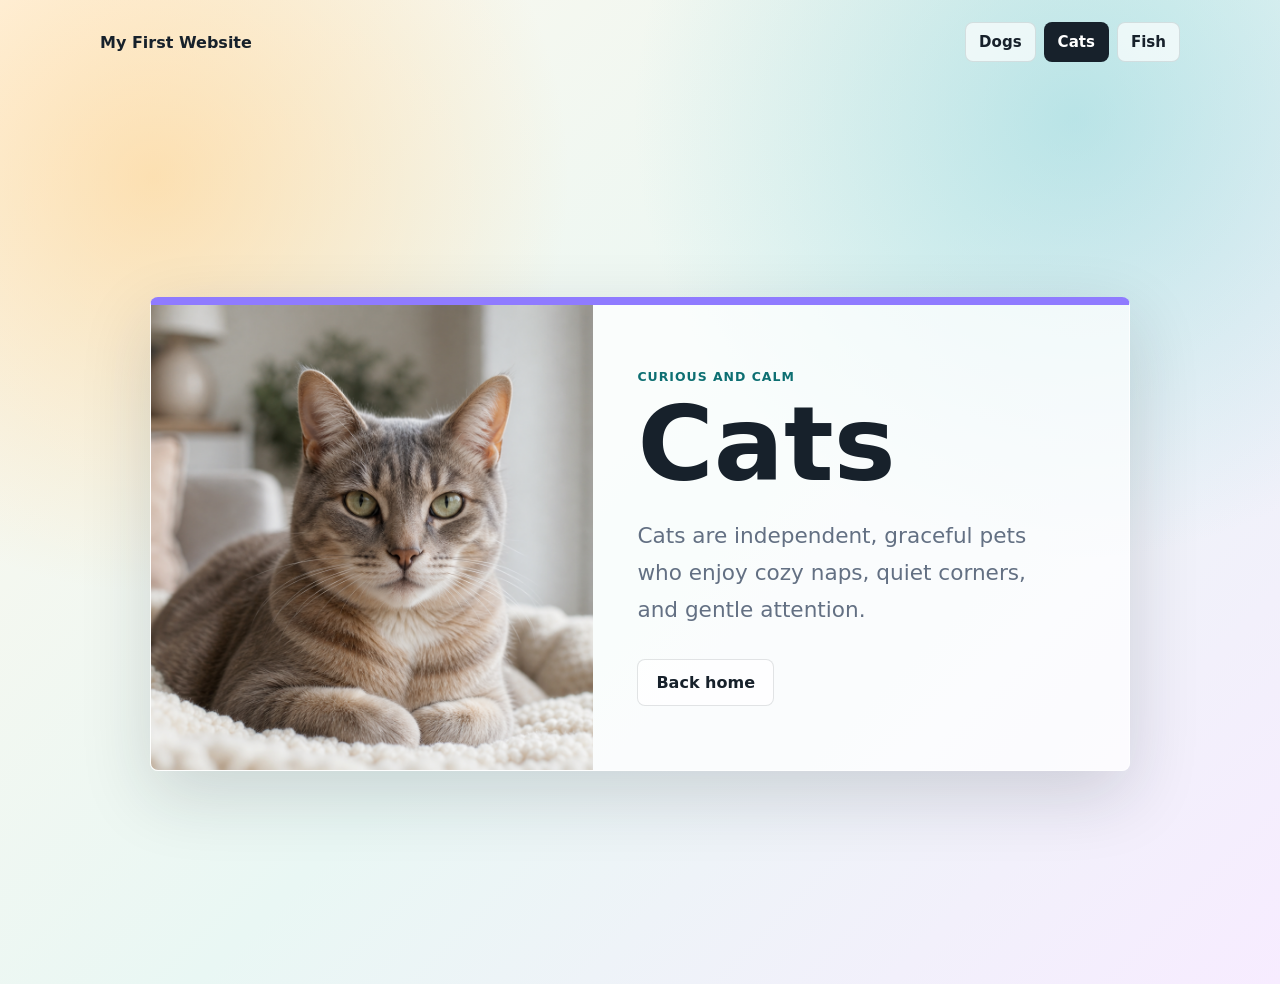
==== cats.html @ d8082d19 "Add files via upload" ====
<!doctype html>
<html lang="en">
  <head>
    <meta charset="utf-8">
    <meta name="viewport" content="width=device-width, initial-scale=1">
    <title>Cats | My First Website</title>
    <link rel="stylesheet" href="styles.css">
  </head>
  <body>
    <header class="topbar">
      <a class="brand" href="index.html">My First Website</a>
      <nav class="nav-links" aria-label="Pages">
        <a href="dogs.html">Dogs</a>
        <a href="cats.html" aria-current="page">Cats</a>
        <a href="fish.html">Fish</a>
      </nav>
    </header>

    <main class="page-shell">
      <section class="animal-panel cats-panel">
        <img class="animal-photo" src="assets/cat.png" alt="A calm cat sitting near a bright window">
        <div class="animal-copy">
          <p class="eyebrow">Curious and calm</p>
          <h1>Cats</h1>
          <p>Cats are independent, graceful pets who enjoy cozy naps, quiet corners, and gentle attention.</p>
          <a class="back-link" href="index.html">Back home</a>
        </div>
      </section>
    </main>
  </body>
</html>
---- styles.css ----
:root {
  color-scheme: light;
  --ink: #17212b;
  --muted: #637083;
  --paper: #fffdf9;
  --line: rgba(23, 33, 43, 0.12);
  --shadow: 0 24px 70px rgba(23, 33, 43, 0.16);
}

* {
  box-sizing: border-box;
}

body {
  min-height: 100vh;
  margin: 0;
  font-family: Inter, ui-sans-serif, system-ui, -apple-system, BlinkMacSystemFont, "Segoe UI", sans-serif;
  color: var(--ink);
  background:
    radial-gradient(circle at 12% 18%, rgba(255, 204, 128, 0.55), transparent 30%),
    radial-gradient(circle at 84% 12%, rgba(119, 201, 212, 0.42), transparent 32%),
    linear-gradient(135deg, #fff8ec 0%, #e9f7f4 52%, #f7ecff 100%);
}

a {
  color: inherit;
}

.home-shell,
.page-shell {
  width: min(1080px, calc(100% - 32px));
  min-height: 100vh;
  margin: 0 auto;
  display: grid;
  place-items: center;
  padding: 48px 0;
}

.hero {
  width: 100%;
  text-align: center;
}

.eyebrow {
  margin: 0 0 10px;
  color: #0d6f72;
  font-size: 0.78rem;
  font-weight: 800;
  letter-spacing: 0.08em;
  text-transform: uppercase;
}

h1 {
  margin: 0;
  font-size: clamp(2.5rem, 8vw, 5.8rem);
  line-height: 0.98;
}

.intro {
  margin: 18px auto 34px;
  max-width: 520px;
  color: var(--muted);
  font-size: 1.18rem;
}

.button-grid {
  display: grid;
  grid-template-columns: repeat(3, minmax(0, 1fr));
  gap: 18px;
}

.tile {
  min-height: 240px;
  padding: 28px;
  border: 1px solid rgba(255, 255, 255, 0.74);
  border-radius: 8px;
  display: grid;
  align-content: end;
  justify-items: start;
  overflow: hidden;
  position: relative;
  text-align: left;
  text-decoration: none;
  box-shadow: var(--shadow);
  transition: transform 180ms ease, box-shadow 180ms ease;
}

.tile::before {
  content: "";
  position: absolute;
  inset: 0;
  z-index: 1;
  background: linear-gradient(180deg, rgba(23, 33, 43, 0.08), rgba(23, 33, 43, 0.72));
}

.tile:hover,
.tile:focus-visible {
  transform: translateY(-5px);
  box-shadow: 0 30px 80px rgba(23, 33, 43, 0.22);
}

.tile:focus-visible,
.back-link:focus-visible,
.nav-links a:focus-visible,
.brand:focus-visible {
  outline: 3px solid rgba(13, 111, 114, 0.45);
  outline-offset: 4px;
}

.tile-photo,
.tile-title {
  position: relative;
  z-index: 2;
}

.tile-photo {
  position: absolute;
  inset: 0;
  width: 100%;
  height: 100%;
  object-fit: cover;
  transition: transform 220ms ease;
}

.tile:hover .tile-photo,
.tile:focus-visible .tile-photo {
  transform: scale(1.06);
}

.tile-title {
  color: white;
  font-size: 2.25rem;
  font-weight: 900;
  text-shadow: 0 2px 20px rgba(0, 0, 0, 0.36);
}

.topbar {
  width: min(1080px, calc(100% - 32px));
  margin: 0 auto;
  padding: 22px 0;
  display: flex;
  align-items: center;
  justify-content: space-between;
  gap: 16px;
}

.brand {
  font-weight: 900;
  text-decoration: none;
}

.nav-links {
  display: flex;
  gap: 8px;
  flex-wrap: wrap;
  justify-content: flex-end;
}

.nav-links a,
.back-link {
  border: 1px solid var(--line);
  border-radius: 8px;
  background: rgba(255, 255, 255, 0.68);
  color: var(--ink);
  font-weight: 800;
  text-decoration: none;
}

.nav-links a {
  padding: 10px 13px;
  font-size: 0.94rem;
}

.nav-links a[aria-current="page"] {
  background: var(--ink);
  color: white;
}

.animal-panel {
  width: min(980px, 100%);
  border: 1px solid rgba(255, 255, 255, 0.75);
  border-radius: 8px;
  background: rgba(255, 255, 255, 0.72);
  box-shadow: var(--shadow);
  display: grid;
  grid-template-columns: minmax(280px, 0.9fr) 1fr;
  gap: clamp(24px, 4vw, 44px);
  overflow: hidden;
}

.animal-panel h1 {
  font-size: clamp(3rem, 11vw, 6.5rem);
}

.animal-panel p:not(.eyebrow) {
  margin: 22px 0 30px;
  max-width: 560px;
  color: var(--muted);
  font-size: clamp(1.05rem, 2.6vw, 1.35rem);
  line-height: 1.7;
}

.back-link {
  display: inline-flex;
  padding: 13px 18px;
}

.animal-photo {
  width: 100%;
  height: 100%;
  min-height: 420px;
  object-fit: cover;
}

.animal-copy {
  padding: clamp(30px, 6vw, 64px) clamp(28px, 5vw, 58px) clamp(34px, 6vw, 64px) 0;
  align-self: center;
}

.dogs-panel {
  border-top: 8px solid #f96f5d;
}

.cats-panel {
  border-top: 8px solid #8f7bff;
}

.fish-panel {
  border-top: 8px solid #45c5d1;
}

@media (max-width: 760px) {
  .home-shell,
  .page-shell {
    width: min(100% - 24px, 560px);
    padding: 28px 0;
  }

  .button-grid {
    grid-template-columns: 1fr;
  }

  .tile {
    min-height: 150px;
  }

  .topbar {
    width: min(100% - 24px, 560px);
    align-items: flex-start;
    flex-direction: column;
  }

  .nav-links {
    justify-content: flex-start;
  }

  .animal-panel {
    grid-template-columns: 1fr;
  }

  .animal-photo {
    min-height: 240px;
    aspect-ratio: 16 / 10;
  }

  .animal-copy {
    padding: 0 24px 30px;
  }
}
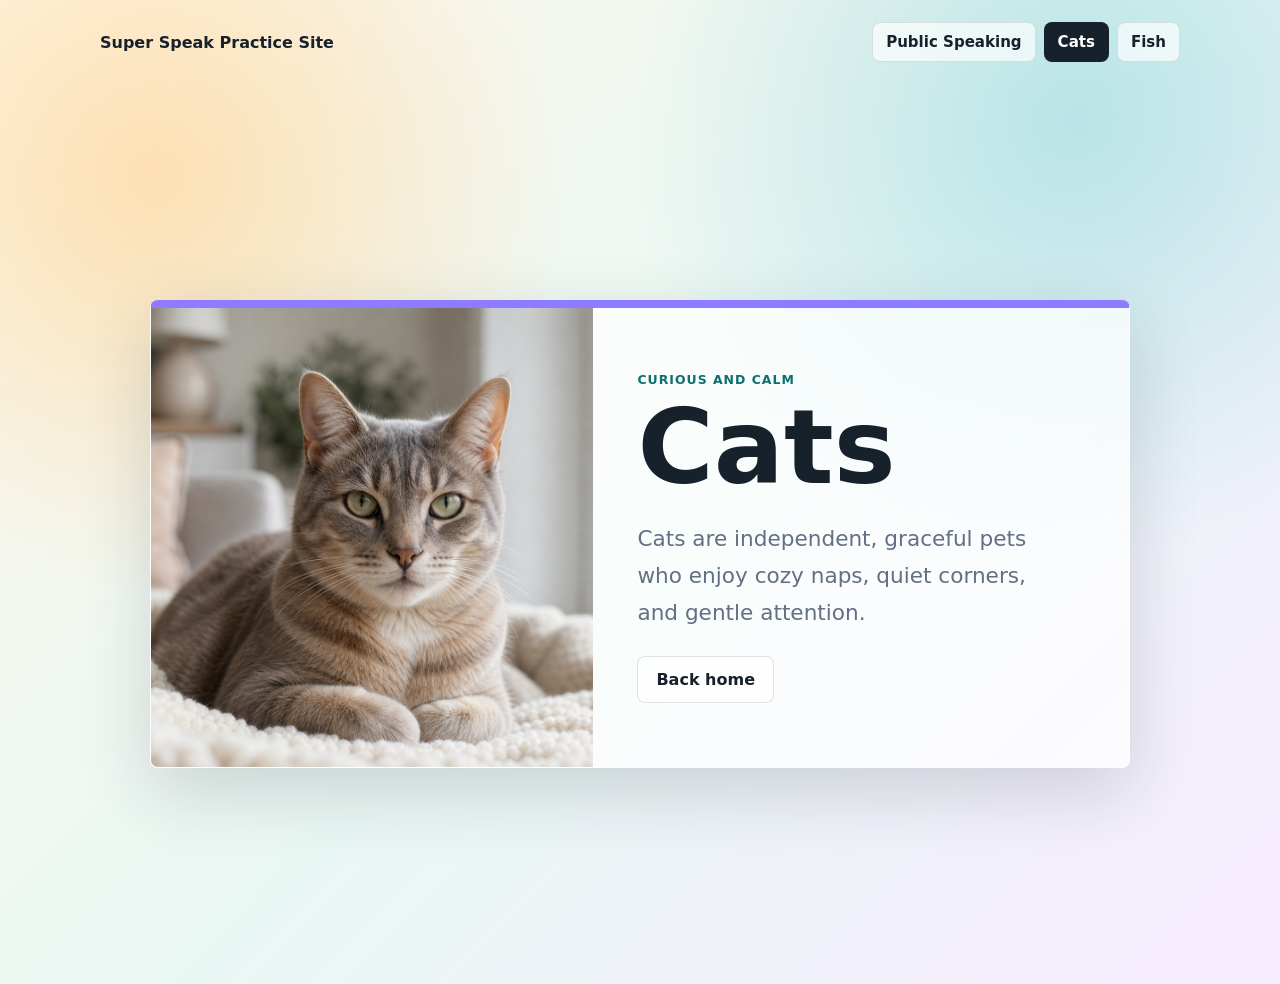
==== commit f13549ba: "Add files via upload" ====
--- a/cats.html
+++ b/cats.html
@@ -3,14 +3,14 @@
   <head>
     <meta charset="utf-8">
     <meta name="viewport" content="width=device-width, initial-scale=1">
-    <title>Cats | My First Website</title>
+    <title>Cats | Super Speak Practice Site</title>
     <link rel="stylesheet" href="styles.css">
   </head>
   <body>
     <header class="topbar">
-      <a class="brand" href="index.html">My First Website</a>
+      <a class="brand" href="index.html">Super Speak Practice Site</a>
       <nav class="nav-links" aria-label="Pages">
-        <a href="dogs.html">Dogs</a>
+        <a href="dogs.html">Public Speaking</a>
         <a href="cats.html" aria-current="page">Cats</a>
         <a href="fish.html">Fish</a>
       </nav>
--- a/styles.css
+++ b/styles.css
@@ -129,7 +129,7 @@
 
 .tile-title {
   color: white;
-  font-size: 2.25rem;
+  font-size: clamp(1.9rem, 3vw, 2.25rem);
   font-weight: 900;
   text-shadow: 0 2px 20px rgba(0, 0, 0, 0.36);
 }
@@ -193,7 +193,7 @@
 }
 
 .animal-panel p:not(.eyebrow) {
-  margin: 22px 0 30px;
+  margin: 22px 0 24px;
   max-width: 560px;
   color: var(--muted);
   font-size: clamp(1.05rem, 2.6vw, 1.35rem);
@@ -217,7 +217,23 @@
   align-self: center;
 }
 
-.dogs-panel {
+.benefit-list {
+  display: grid;
+  gap: 10px;
+  margin: 0 0 30px;
+  padding: 0;
+  list-style: none;
+}
+
+.benefit-list li {
+  border: 1px solid var(--line);
+  border-radius: 8px;
+  background: rgba(255, 255, 255, 0.68);
+  padding: 12px 14px;
+  font-weight: 900;
+}
+
+.speaking-panel {
   border-top: 8px solid #f96f5d;
 }
 
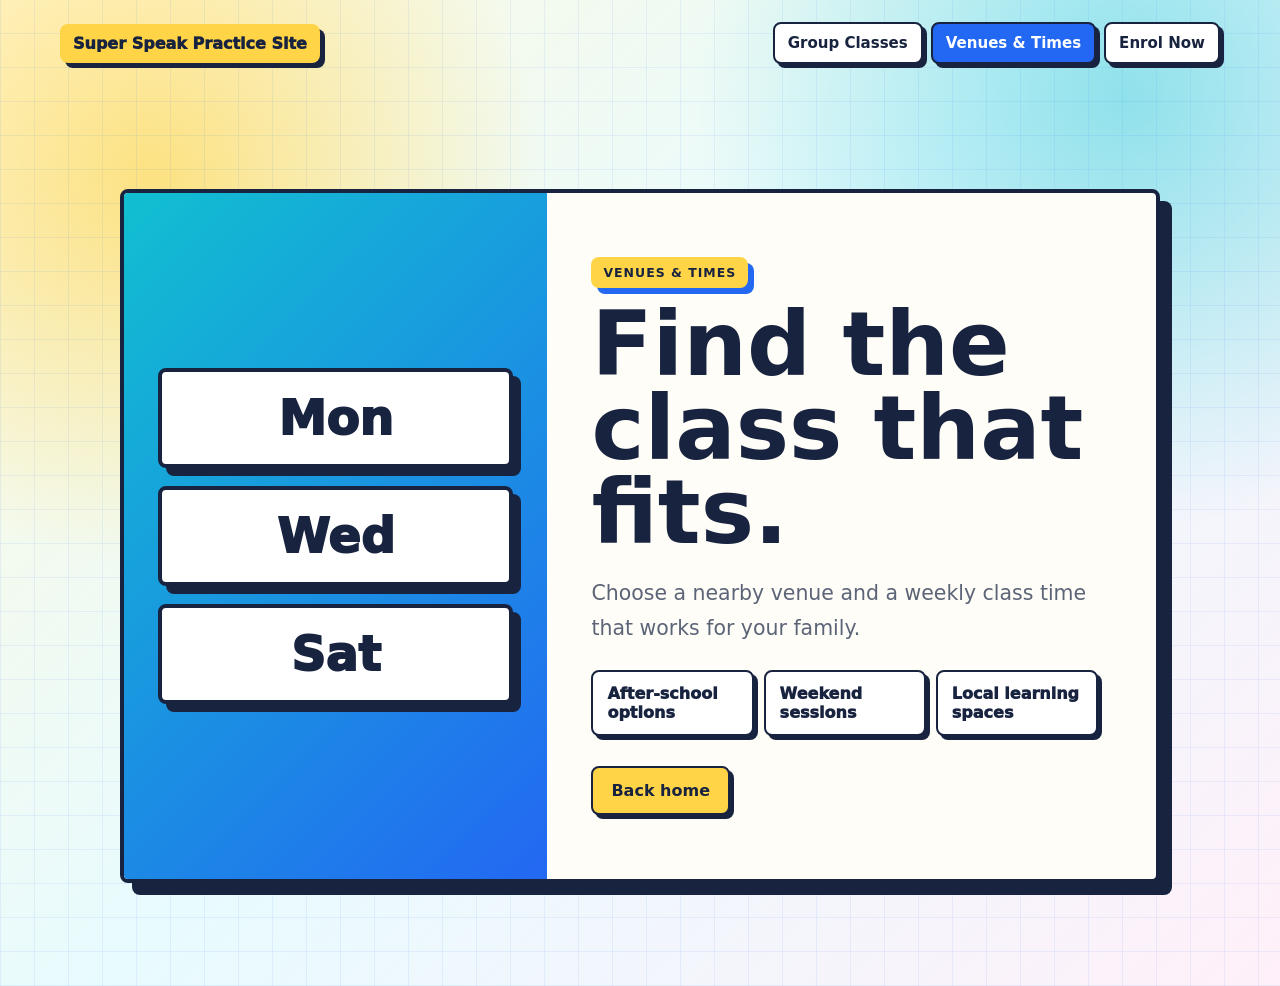
==== commit e45b257a: "Add files via upload" ====
--- a/cats.html
+++ b/cats.html
@@ -3,26 +3,35 @@
   <head>
     <meta charset="utf-8">
     <meta name="viewport" content="width=device-width, initial-scale=1">
-    <title>Cats | Super Speak Practice Site</title>
+    <title>Venues & Times | Super Speak Practice Site</title>
     <link rel="stylesheet" href="styles.css">
   </head>
   <body>
     <header class="topbar">
       <a class="brand" href="index.html">Super Speak Practice Site</a>
       <nav class="nav-links" aria-label="Pages">
-        <a href="dogs.html">Public Speaking</a>
-        <a href="cats.html" aria-current="page">Cats</a>
-        <a href="fish.html">Fish</a>
+        <a href="dogs.html">Group Classes</a>
+        <a href="cats.html" aria-current="page">Venues &amp; Times</a>
+        <a href="fish.html">Enrol Now</a>
       </nav>
     </header>
 
     <main class="page-shell">
-      <section class="animal-panel cats-panel">
-        <img class="animal-photo" src="assets/cat.png" alt="A calm cat sitting near a bright window">
-        <div class="animal-copy">
-          <p class="eyebrow">Curious and calm</p>
-          <h1>Cats</h1>
-          <p>Cats are independent, graceful pets who enjoy cozy naps, quiet corners, and gentle attention.</p>
+      <section class="feature-panel venue-panel">
+        <div class="schedule-art" aria-hidden="true">
+          <span>Mon</span>
+          <span>Wed</span>
+          <span>Sat</span>
+        </div>
+        <div class="feature-copy">
+          <p class="eyebrow">Venues &amp; Times</p>
+          <h1>Find the class that fits.</h1>
+          <p>Choose a nearby venue and a weekly class time that works for your family.</p>
+          <ul class="benefit-list">
+            <li>After-school options</li>
+            <li>Weekend sessions</li>
+            <li>Local learning spaces</li>
+          </ul>
           <a class="back-link" href="index.html">Back home</a>
         </div>
       </section>
--- a/styles.css
+++ b/styles.css
@@ -1,10 +1,16 @@
 :root {
   color-scheme: light;
-  --ink: #17212b;
-  --muted: #637083;
-  --paper: #fffdf9;
-  --line: rgba(23, 33, 43, 0.12);
-  --shadow: 0 24px 70px rgba(23, 33, 43, 0.16);
+  --ink: #18233f;
+  --muted: #5c6478;
+  --blue: #2368f2;
+  --aqua: #11bfd0;
+  --yellow: #ffd447;
+  --coral: #ff6b6b;
+  --pink: #f065c2;
+  --green: #32c46f;
+  --paper: #fffdf7;
+  --line: rgba(24, 35, 63, 0.12);
+  --shadow: 0 22px 55px rgba(24, 35, 63, 0.16);
 }
 
 * {
@@ -14,12 +20,15 @@
 body {
   min-height: 100vh;
   margin: 0;
+  color: var(--ink);
   font-family: Inter, ui-sans-serif, system-ui, -apple-system, BlinkMacSystemFont, "Segoe UI", sans-serif;
-  color: var(--ink);
   background:
-    radial-gradient(circle at 12% 18%, rgba(255, 204, 128, 0.55), transparent 30%),
-    radial-gradient(circle at 84% 12%, rgba(119, 201, 212, 0.42), transparent 32%),
-    linear-gradient(135deg, #fff8ec 0%, #e9f7f4 52%, #f7ecff 100%);
+    linear-gradient(90deg, rgba(35, 104, 242, 0.08) 1px, transparent 1px),
+    linear-gradient(0deg, rgba(35, 104, 242, 0.08) 1px, transparent 1px),
+    radial-gradient(circle at 12% 18%, rgba(255, 212, 71, 0.64), transparent 28%),
+    radial-gradient(circle at 88% 10%, rgba(17, 191, 208, 0.42), transparent 30%),
+    linear-gradient(135deg, #fff9de 0%, #e8fbff 48%, #fff0f9 100%);
+  background-size: 34px 34px, 34px 34px, auto, auto, auto;
 }
 
 a {
@@ -28,12 +37,12 @@
 
 .home-shell,
 .page-shell {
-  width: min(1080px, calc(100% - 32px));
+  width: min(1160px, calc(100% - 32px));
   min-height: 100vh;
   margin: 0 auto;
   display: grid;
   place-items: center;
-  padding: 48px 0;
+  padding: 46px 0;
 }
 
 .hero {
@@ -42,37 +51,44 @@
 }
 
 .eyebrow {
-  margin: 0 0 10px;
-  color: #0d6f72;
+  display: inline-flex;
+  margin: 0 0 14px;
+  border-radius: 8px;
+  background: var(--yellow);
+  color: var(--ink);
+  padding: 8px 12px;
   font-size: 0.78rem;
-  font-weight: 800;
+  font-weight: 900;
   letter-spacing: 0.08em;
   text-transform: uppercase;
+  box-shadow: 6px 6px 0 var(--blue);
 }
 
 h1 {
   margin: 0;
-  font-size: clamp(2.5rem, 8vw, 5.8rem);
-  line-height: 0.98;
+  font-size: clamp(2.7rem, 8vw, 6.8rem);
+  line-height: 0.94;
+  letter-spacing: 0;
 }
 
 .intro {
-  margin: 18px auto 34px;
-  max-width: 520px;
+  margin: 22px auto 38px;
+  max-width: 680px;
   color: var(--muted);
-  font-size: 1.18rem;
+  font-size: clamp(1.08rem, 2.4vw, 1.35rem);
+  line-height: 1.55;
 }
 
 .button-grid {
   display: grid;
   grid-template-columns: repeat(3, minmax(0, 1fr));
-  gap: 18px;
+  gap: 20px;
 }
 
 .tile {
-  min-height: 240px;
-  padding: 28px;
-  border: 1px solid rgba(255, 255, 255, 0.74);
+  min-height: 320px;
+  padding: 24px;
+  border: 4px solid var(--ink);
   border-radius: 8px;
   display: grid;
   align-content: end;
@@ -81,7 +97,7 @@
   position: relative;
   text-align: left;
   text-decoration: none;
-  box-shadow: var(--shadow);
+  box-shadow: 10px 10px 0 var(--ink);
   transition: transform 180ms ease, box-shadow 180ms ease;
 }
 
@@ -90,25 +106,43 @@
   position: absolute;
   inset: 0;
   z-index: 1;
-  background: linear-gradient(180deg, rgba(23, 33, 43, 0.08), rgba(23, 33, 43, 0.72));
+  background: linear-gradient(180deg, rgba(24, 35, 63, 0.02), rgba(24, 35, 63, 0.76));
 }
 
 .tile:hover,
 .tile:focus-visible {
-  transform: translateY(-5px);
-  box-shadow: 0 30px 80px rgba(23, 33, 43, 0.22);
+  transform: translate(-3px, -3px);
+  box-shadow: 14px 14px 0 var(--ink);
 }
 
 .tile:focus-visible,
 .back-link:focus-visible,
 .nav-links a:focus-visible,
 .brand:focus-visible {
-  outline: 3px solid rgba(13, 111, 114, 0.45);
+  outline: 4px solid rgba(255, 212, 71, 0.85);
   outline-offset: 4px;
 }
 
+.photo-tile {
+  background: var(--blue);
+}
+
+.venue-tile {
+  background:
+    radial-gradient(circle at 20% 20%, rgba(255, 255, 255, 0.45), transparent 22%),
+    linear-gradient(135deg, var(--aqua), var(--blue));
+}
+
+.enrol-tile {
+  background:
+    radial-gradient(circle at 78% 16%, rgba(255, 255, 255, 0.5), transparent 19%),
+    linear-gradient(135deg, var(--coral), var(--pink));
+}
+
 .tile-photo,
-.tile-title {
+.tile-kicker,
+.tile-title,
+.tile-symbol {
   position: relative;
   z-index: 2;
 }
@@ -124,18 +158,43 @@
 
 .tile:hover .tile-photo,
 .tile:focus-visible .tile-photo {
-  transform: scale(1.06);
+  transform: scale(1.05);
+}
+
+.tile-symbol {
+  align-self: start;
+  border: 3px solid white;
+  border-radius: 8px;
+  background: rgba(255, 255, 255, 0.18);
+  color: white;
+  padding: 12px 14px;
+  font-size: 2rem;
+  font-weight: 1000;
+  text-transform: uppercase;
+  backdrop-filter: blur(4px);
+}
+
+.tile-kicker {
+  margin-bottom: 8px;
+  color: var(--yellow);
+  font-size: 0.82rem;
+  font-weight: 900;
+  letter-spacing: 0.08em;
+  text-transform: uppercase;
+  text-shadow: 0 2px 16px rgba(0, 0, 0, 0.34);
 }
 
 .tile-title {
+  max-width: 260px;
   color: white;
-  font-size: clamp(1.9rem, 3vw, 2.25rem);
-  font-weight: 900;
-  text-shadow: 0 2px 20px rgba(0, 0, 0, 0.36);
+  font-size: clamp(2rem, 3.4vw, 2.85rem);
+  font-weight: 1000;
+  line-height: 0.98;
+  text-shadow: 0 2px 20px rgba(0, 0, 0, 0.38);
 }
 
 .topbar {
-  width: min(1080px, calc(100% - 32px));
+  width: min(1160px, calc(100% - 32px));
   margin: 0 auto;
   padding: 22px 0;
   display: flex;
@@ -145,8 +204,13 @@
 }
 
 .brand {
-  font-weight: 900;
+  border-radius: 8px;
+  background: var(--yellow);
+  padding: 10px 13px;
+  color: var(--ink);
+  font-weight: 1000;
   text-decoration: none;
+  box-shadow: 5px 5px 0 var(--ink);
 }
 
 .nav-links {
@@ -158,12 +222,13 @@
 
 .nav-links a,
 .back-link {
-  border: 1px solid var(--line);
-  border-radius: 8px;
-  background: rgba(255, 255, 255, 0.68);
-  color: var(--ink);
-  font-weight: 800;
+  border: 2px solid var(--ink);
+  border-radius: 8px;
+  background: white;
+  color: var(--ink);
+  font-weight: 900;
   text-decoration: none;
+  box-shadow: 4px 4px 0 var(--ink);
 }
 
 .nav-links a {
@@ -172,53 +237,55 @@
 }
 
 .nav-links a[aria-current="page"] {
-  background: var(--ink);
+  background: var(--blue);
   color: white;
 }
 
-.animal-panel {
-  width: min(980px, 100%);
-  border: 1px solid rgba(255, 255, 255, 0.75);
-  border-radius: 8px;
-  background: rgba(255, 255, 255, 0.72);
-  box-shadow: var(--shadow);
-  display: grid;
-  grid-template-columns: minmax(280px, 0.9fr) 1fr;
+.feature-panel {
+  width: min(1040px, 100%);
+  border: 4px solid var(--ink);
+  border-radius: 8px;
+  background: var(--paper);
+  box-shadow: 12px 12px 0 var(--ink);
+  display: grid;
+  grid-template-columns: minmax(300px, 0.9fr) 1fr;
   gap: clamp(24px, 4vw, 44px);
   overflow: hidden;
 }
 
-.animal-panel h1 {
-  font-size: clamp(3rem, 11vw, 6.5rem);
-}
-
-.animal-panel p:not(.eyebrow) {
+.feature-panel h1 {
+  font-size: clamp(2.8rem, 7vw, 5.8rem);
+}
+
+.feature-panel p:not(.eyebrow) {
   margin: 22px 0 24px;
   max-width: 560px;
   color: var(--muted);
-  font-size: clamp(1.05rem, 2.6vw, 1.35rem);
+  font-size: clamp(1.05rem, 2.4vw, 1.28rem);
   line-height: 1.7;
+}
+
+.feature-photo {
+  width: 100%;
+  height: 100%;
+  min-height: 440px;
+  object-fit: cover;
+}
+
+.feature-copy {
+  padding: clamp(30px, 6vw, 64px) clamp(28px, 5vw, 58px) clamp(34px, 6vw, 64px) 0;
+  align-self: center;
 }
 
 .back-link {
   display: inline-flex;
   padding: 13px 18px;
-}
-
-.animal-photo {
-  width: 100%;
-  height: 100%;
-  min-height: 420px;
-  object-fit: cover;
-}
-
-.animal-copy {
-  padding: clamp(30px, 6vw, 64px) clamp(28px, 5vw, 58px) clamp(34px, 6vw, 64px) 0;
-  align-self: center;
+  background: var(--yellow);
 }
 
 .benefit-list {
   display: grid;
+  grid-template-columns: repeat(3, minmax(0, 1fr));
   gap: 10px;
   margin: 0 0 30px;
   padding: 0;
@@ -226,42 +293,81 @@
 }
 
 .benefit-list li {
-  border: 1px solid var(--line);
-  border-radius: 8px;
-  background: rgba(255, 255, 255, 0.68);
+  border: 2px solid var(--ink);
+  border-radius: 8px;
+  background: white;
   padding: 12px 14px;
-  font-weight: 900;
-}
-
-.speaking-panel {
-  border-top: 8px solid #f96f5d;
-}
-
-.cats-panel {
-  border-top: 8px solid #8f7bff;
-}
-
-.fish-panel {
-  border-top: 8px solid #45c5d1;
-}
-
-@media (max-width: 760px) {
+  font-weight: 1000;
+  box-shadow: 4px 4px 0 var(--ink);
+}
+
+.group-panel {
+  border-top-color: var(--coral);
+}
+
+.venue-panel,
+.enrol-panel {
+  grid-template-columns: 0.75fr 1fr;
+}
+
+.schedule-art,
+.enrol-art {
+  min-height: 440px;
+  padding: 34px;
+  display: grid;
+  align-content: center;
+  gap: 18px;
+}
+
+.schedule-art {
+  background: linear-gradient(135deg, var(--aqua), var(--blue));
+}
+
+.enrol-art {
+  grid-template-columns: repeat(3, 1fr);
+  background: linear-gradient(135deg, var(--coral), var(--pink));
+}
+
+.schedule-art span,
+.enrol-art span {
+  border: 4px solid var(--ink);
+  border-radius: 8px;
+  background: white;
+  padding: 18px;
+  color: var(--ink);
+  font-size: clamp(1.7rem, 4vw, 3rem);
+  font-weight: 1000;
+  text-align: center;
+  box-shadow: 8px 8px 0 var(--ink);
+}
+
+.enrol-art span {
+  aspect-ratio: 1;
+  display: grid;
+  place-items: center;
+  background: var(--yellow);
+}
+
+@media (max-width: 860px) {
   .home-shell,
   .page-shell {
-    width: min(100% - 24px, 560px);
+    width: min(100% - 24px, 600px);
     padding: 28px 0;
   }
 
-  .button-grid {
+  .button-grid,
+  .feature-panel,
+  .venue-panel,
+  .enrol-panel {
     grid-template-columns: 1fr;
   }
 
   .tile {
-    min-height: 150px;
+    min-height: 210px;
   }
 
   .topbar {
-    width: min(100% - 24px, 560px);
+    width: min(100% - 24px, 600px);
     align-items: flex-start;
     flex-direction: column;
   }
@@ -270,16 +376,18 @@
     justify-content: flex-start;
   }
 
-  .animal-panel {
-    grid-template-columns: 1fr;
-  }
-
-  .animal-photo {
+  .feature-photo,
+  .schedule-art,
+  .enrol-art {
     min-height: 240px;
     aspect-ratio: 16 / 10;
   }
 
-  .animal-copy {
+  .feature-copy {
     padding: 0 24px 30px;
   }
-}
+
+  .benefit-list {
+    grid-template-columns: 1fr;
+  }
+}
